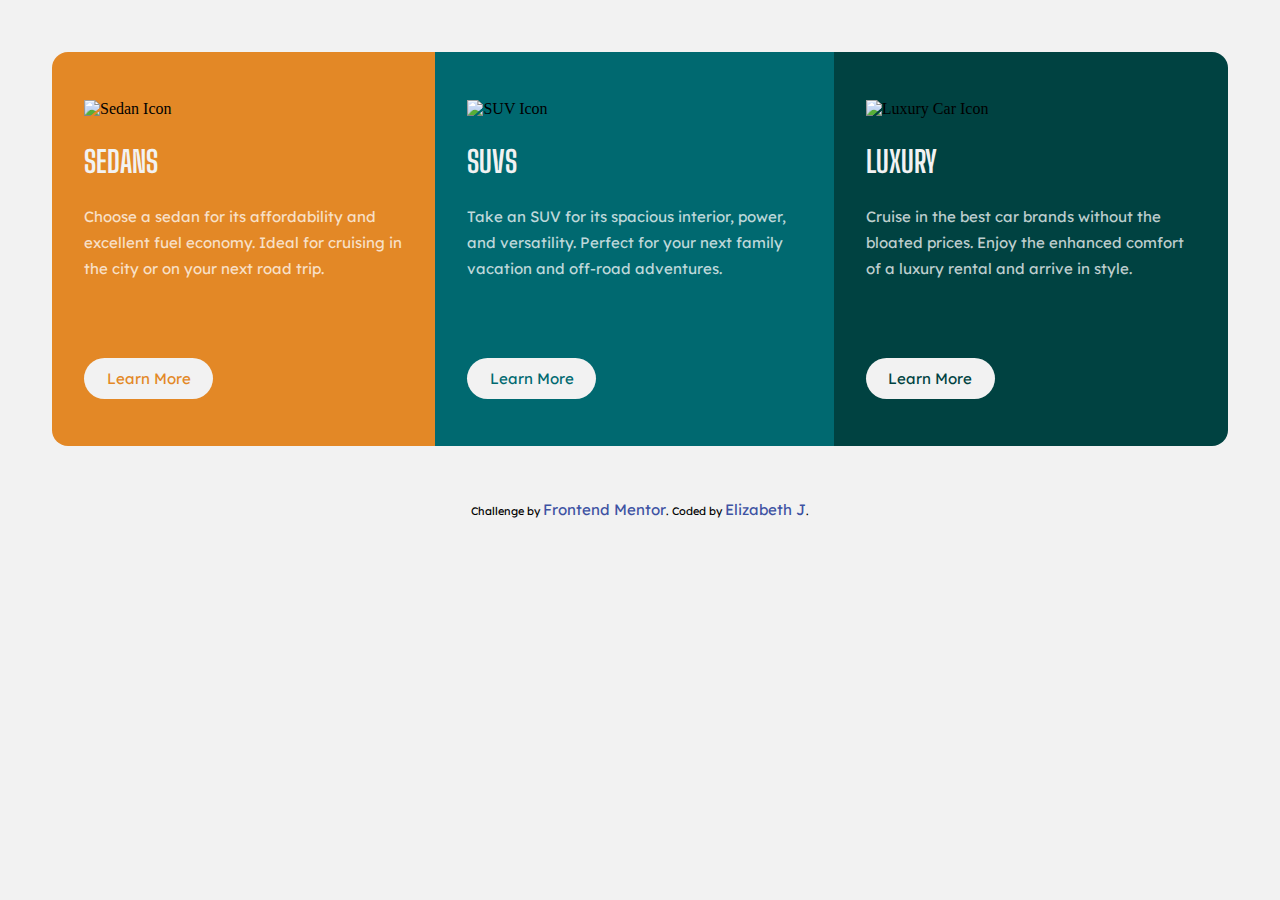
==== index.html @ 73a5ae5d "Add files via upload" ====
<!DOCTYPE html>
<html lang="en">
<head>
  <meta charset="UTF-8">
  <meta name="viewport" content="width=device-width, initial-scale=1.0"> <!-- displays site properly based on user's device -->

  <link rel="icon" type="image/png" sizes="32x32" href="./images/favicon-32x32.png">
  <link rel="stylesheet" type="text/css" href="style.css">
  <link rel="preconnect" href="https://fonts.googleapis.com">
  <link rel="preconnect" href="https://fonts.gstatic.com" crossorigin>
  <link href="https://fonts.googleapis.com/css2?family=Big+Shoulders+Display:wght@700&family=Lexend+Deca&display=swap" rel="stylesheet">
    
  
  <title>Frontend Mentor | 3-column preview card component</title>

  <!-- Feel free to remove these styles or customise in your own stylesheet 👍 -->
  <style>
    .attribution { font-size: 11px; text-align: center; }
    .attribution a { color: hsl(228, 45%, 44%); }
  </style>
</head>
<body>
  <div class="flex-container">
    <div class="card" id="sed">
  <img src="images/icon-sedans.svg" alt="Sedan Icon">
  <h2>Sedans</h2>
  <p>Choose a sedan for its affordability and excellent fuel economy. Ideal for cruising in the city or on your next road trip.</p>
    <a href="/">Learn More</a>
    </div>
    <div class="card" id="suv">
  <img src="images/icon-suvs.svg" alt="SUV Icon">
  <h2>SUVs</h2>
  <p>Take an SUV for its spacious interior, power, and versatility. Perfect for your next family vacation and off-road adventures.</p>
    <a href="/">Learn More</a>
    </div>
    <div class="card" id="lux">
  <img src="images/icon-luxury.svg" alt="Luxury Car Icon">
  <h2>Luxury</h2>
  <p>Cruise in the best car brands without the bloated prices. Enjoy the enhanced comfort of a luxury rental and arrive in style.</p>
    <a href="/">Learn More</a>
    </div>
  </div>
  
  <div class="attribution">
    Challenge by <a href="https://www.frontendmentor.io?ref=challenge" target="_blank">Frontend Mentor</a>. 
    Coded by <a href="/">Elizabeth J</a>.
  </div>
</body>
</html>
---- style.css ----
* {
    
}

body {
    background-color: hsl(0, 0%, 95%);
    padding: 0.75em;
}

h2 {
    font-family: 'Big Shoulders Display', sans-serif;
    font-size: 30px;
    color: hsl(0, 0%, 95%);
    text-transform: uppercase;
}

p {
    font-family: 'Lexend Deca', sans-serif;
    color: hsla(0, 0%, 100%, 0.75);
    font-size: 15px;
    line-height: 1.75em;
}

a {
    display: inline-block;
    text-decoration: none;
    background-color: hsl(0, 0%, 95%);
    border-radius: 25px;
    padding: 0.75em 1.5em;
    font-family: 'Lexend Deca', sans-serif;
    font-size: 15px;
    border: 0;
    box-shadow: 0;
}

.attribution {
    font-family: 'Lexend Deca', sans-serif;
    font-size: 15px;
}

.attribution a {
    padding: 0;
    display: inline;
}

img {
    margin-top: 1em;
    width: 50px;
    height: auto;
}

div {
    padding: 2em;
}

#sed {
    background-color: hsl(31, 77%, 52%);
}

#sed a {
    color: hsl(31, 77%, 52%);
}

#sed a:active {
    color: hsl(0, 0%, 95%);
    border: 2px solid hsl(0, 0%, 95%);
    background-color: hsl(31, 77%, 52%);
}

#suv {
    background-color: hsl(184, 100%, 22%);
}

#suv a {
    color: hsl(184, 100%, 22%);
}

#suv a:active {
    color: hsl(0, 0%, 95%);
    border: 2px solid hsl(0, 0%, 95%);
    background-color: hsl(184, 100%, 22%);
}

#lux {
    background-color: hsl(179, 100%, 13%);
}

#lux a {
    color: hsl(179, 100%, 13%);
}

#lux a:active {
    color: hsl(0, 0%, 95%);
    border: 2px solid hsl(0, 0%, 95%);
    background-color: hsl(179, 100%, 13%);
}

@media screen and (max-width: 630px) {
    a {
        margin: 1em 0em 1em 0em;
    }
    .flex-container {
        display: flex;
        flex-direction: column;
    }
    #sed {
        border-top-right-radius: 1em;
        border-top-left-radius: 1em;
    }
    #lux {
        border-bottom-right-radius: 1em;
        border-bottom-left-radius: 1em;
    }
}

@media screen and (min-width: 631px) {
    a {
        margin: 4em 0em 1em 0em;
    }
    .flex-container {
        display: flex;
        flex-direction: row;
    }
    #sed {
        border-top-left-radius: 1em;
        border-bottom-left-radius: 1em;
    }
    #lux {
        border-top-right-radius: 1em;
        border-bottom-right-radius: 1em;
    }
}
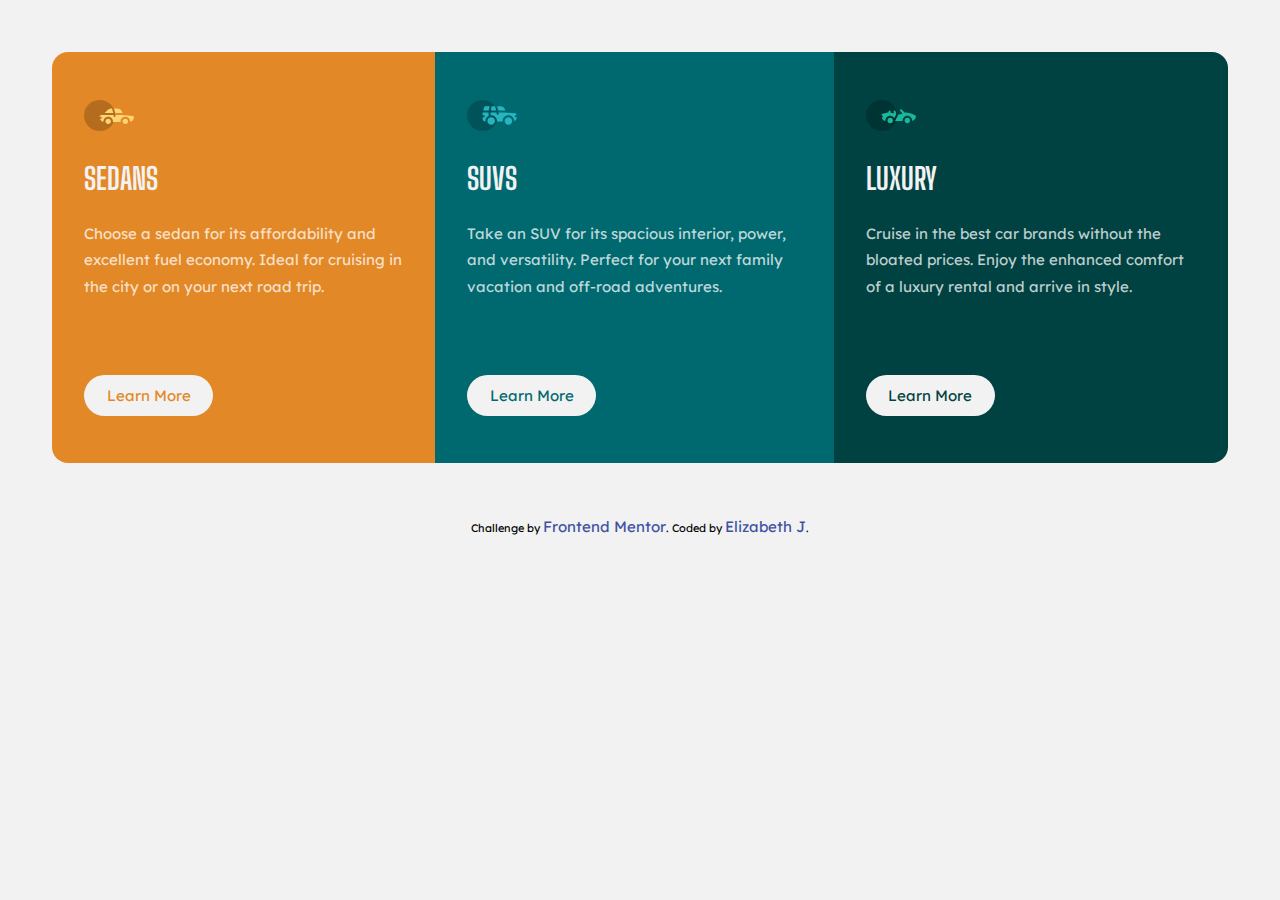
==== commit 73818dac: "Update index.html" ====
--- a/index.html
+++ b/index.html
@@ -22,19 +22,19 @@
 <body>
   <div class="flex-container">
     <div class="card" id="sed">
-  <img src="images/icon-sedans.svg" alt="Sedan Icon">
+  <img src="./icon-sedans.svg" alt="Sedan Icon">
   <h2>Sedans</h2>
   <p>Choose a sedan for its affordability and excellent fuel economy. Ideal for cruising in the city or on your next road trip.</p>
     <a href="/">Learn More</a>
     </div>
     <div class="card" id="suv">
-  <img src="images/icon-suvs.svg" alt="SUV Icon">
+  <img src="./icon-suvs.svg" alt="SUV Icon">
   <h2>SUVs</h2>
   <p>Take an SUV for its spacious interior, power, and versatility. Perfect for your next family vacation and off-road adventures.</p>
     <a href="/">Learn More</a>
     </div>
     <div class="card" id="lux">
-  <img src="images/icon-luxury.svg" alt="Luxury Car Icon">
+  <img src="./icon-luxury.svg" alt="Luxury Car Icon">
   <h2>Luxury</h2>
   <p>Cruise in the best car brands without the bloated prices. Enjoy the enhanced comfort of a luxury rental and arrive in style.</p>
     <a href="/">Learn More</a>
@@ -46,4 +46,4 @@
     Coded by <a href="/">Elizabeth J</a>.
   </div>
 </body>
-</html>+</html>
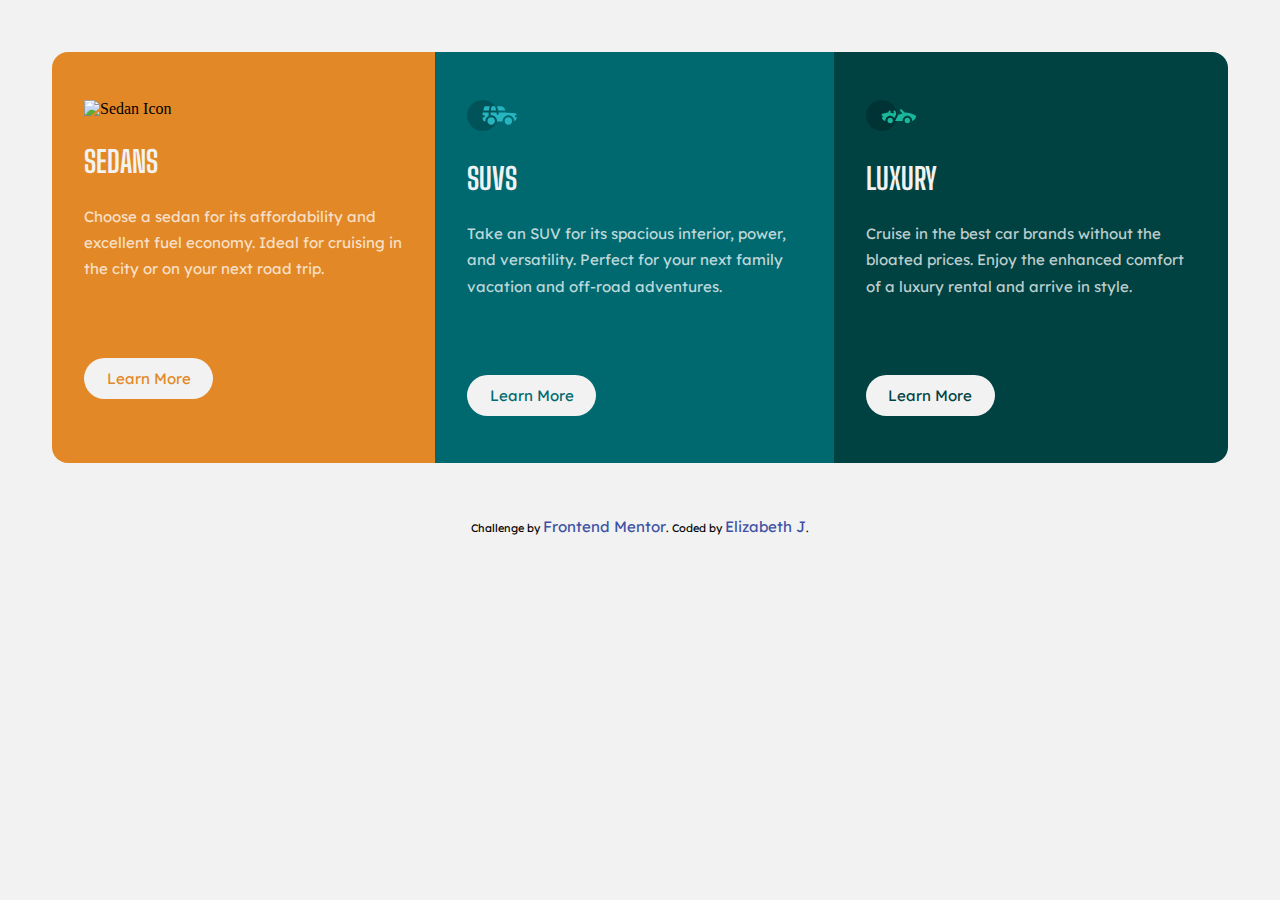
==== commit 448fdb9d: "Update index.html" ====
--- a/index.html
+++ b/index.html
@@ -22,19 +22,19 @@
 <body>
   <div class="flex-container">
     <div class="card" id="sed">
-  <img src="./icon-sedans.svg" alt="Sedan Icon">
+  <img src="/design-challenges/icon-sedans.svg" alt="Sedan Icon">
   <h2>Sedans</h2>
   <p>Choose a sedan for its affordability and excellent fuel economy. Ideal for cruising in the city or on your next road trip.</p>
     <a href="/">Learn More</a>
     </div>
     <div class="card" id="suv">
-  <img src="./icon-suvs.svg" alt="SUV Icon">
+  <img src="/icon-suvs.svg" alt="SUV Icon">
   <h2>SUVs</h2>
   <p>Take an SUV for its spacious interior, power, and versatility. Perfect for your next family vacation and off-road adventures.</p>
     <a href="/">Learn More</a>
     </div>
     <div class="card" id="lux">
-  <img src="./icon-luxury.svg" alt="Luxury Car Icon">
+  <img src="/icon-luxury.svg" alt="Luxury Car Icon">
   <h2>Luxury</h2>
   <p>Cruise in the best car brands without the bloated prices. Enjoy the enhanced comfort of a luxury rental and arrive in style.</p>
     <a href="/">Learn More</a>
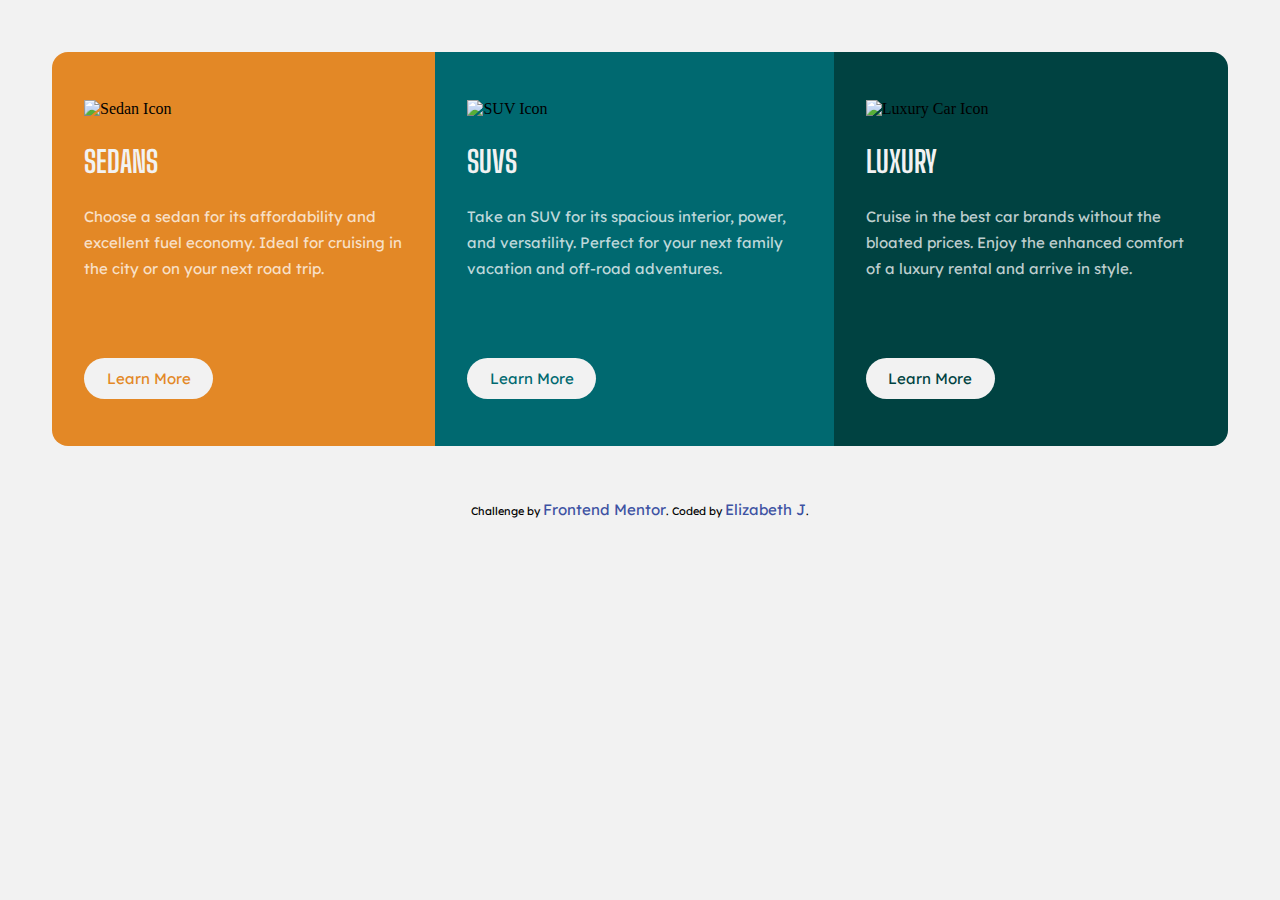
==== commit 56d31306: "Update index.html" ====
--- a/index.html
+++ b/index.html
@@ -22,19 +22,19 @@
 <body>
   <div class="flex-container">
     <div class="card" id="sed">
-  <img src="/design-challenges/icon-sedans.svg" alt="Sedan Icon">
+  <img src="./images/icon-sedans.svg" alt="Sedan Icon">
   <h2>Sedans</h2>
   <p>Choose a sedan for its affordability and excellent fuel economy. Ideal for cruising in the city or on your next road trip.</p>
     <a href="/">Learn More</a>
     </div>
     <div class="card" id="suv">
-  <img src="/icon-suvs.svg" alt="SUV Icon">
+  <img src="./images/icon-suvs.svg" alt="SUV Icon">
   <h2>SUVs</h2>
   <p>Take an SUV for its spacious interior, power, and versatility. Perfect for your next family vacation and off-road adventures.</p>
     <a href="/">Learn More</a>
     </div>
     <div class="card" id="lux">
-  <img src="/icon-luxury.svg" alt="Luxury Car Icon">
+  <img src="./images/icon-luxury.svg" alt="Luxury Car Icon">
   <h2>Luxury</h2>
   <p>Cruise in the best car brands without the bloated prices. Enjoy the enhanced comfort of a luxury rental and arrive in style.</p>
     <a href="/">Learn More</a>
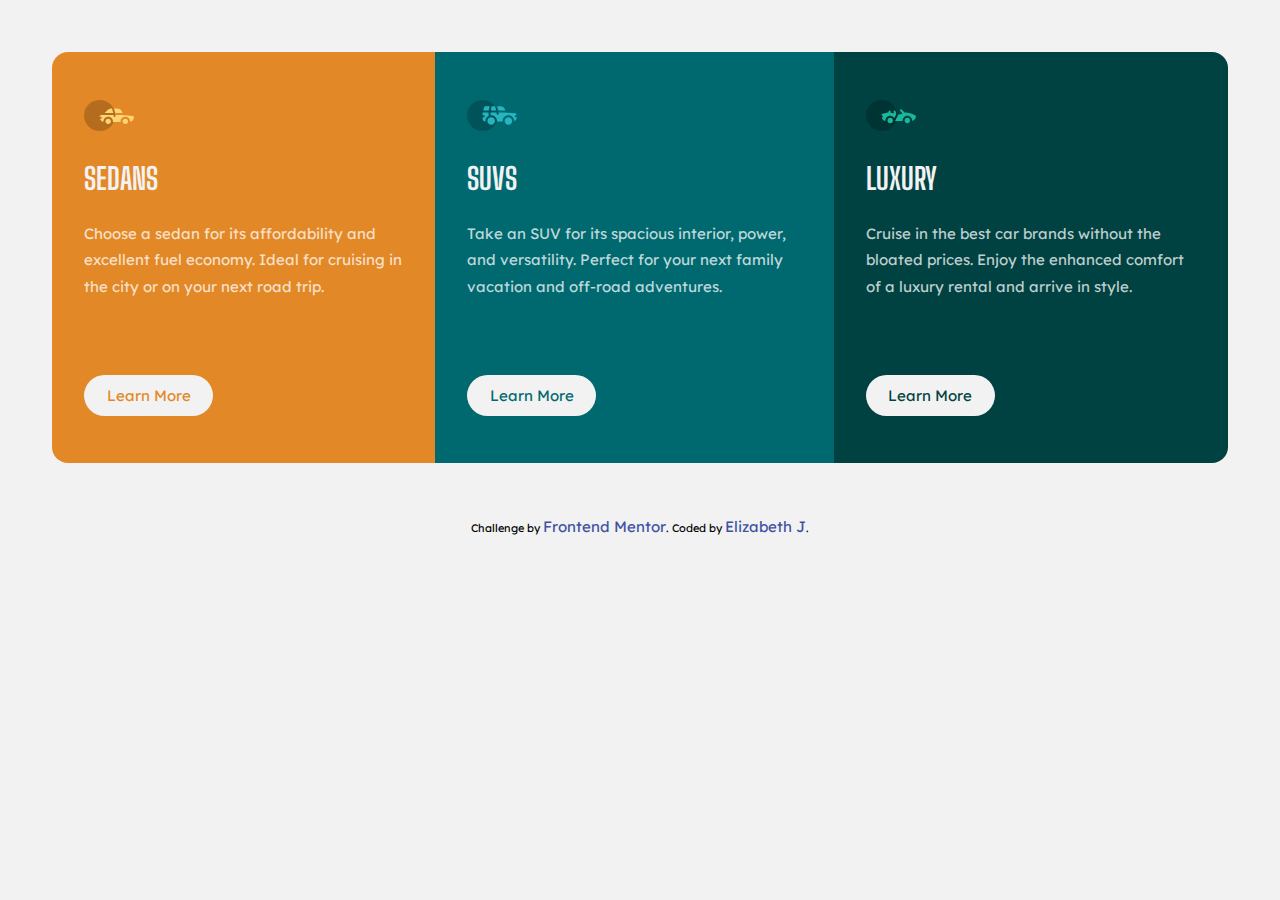
==== commit 99bce721: "Update index.html" ====
--- a/index.html
+++ b/index.html
@@ -22,7 +22,7 @@
 <body>
   <div class="flex-container">
     <div class="card" id="sed">
-  <img src="./images/icon-sedans.svg" alt="Sedan Icon">
+  <img src="images/icon-sedans.svg" alt="Sedan Icon">
   <h2>Sedans</h2>
   <p>Choose a sedan for its affordability and excellent fuel economy. Ideal for cruising in the city or on your next road trip.</p>
     <a href="/">Learn More</a>
